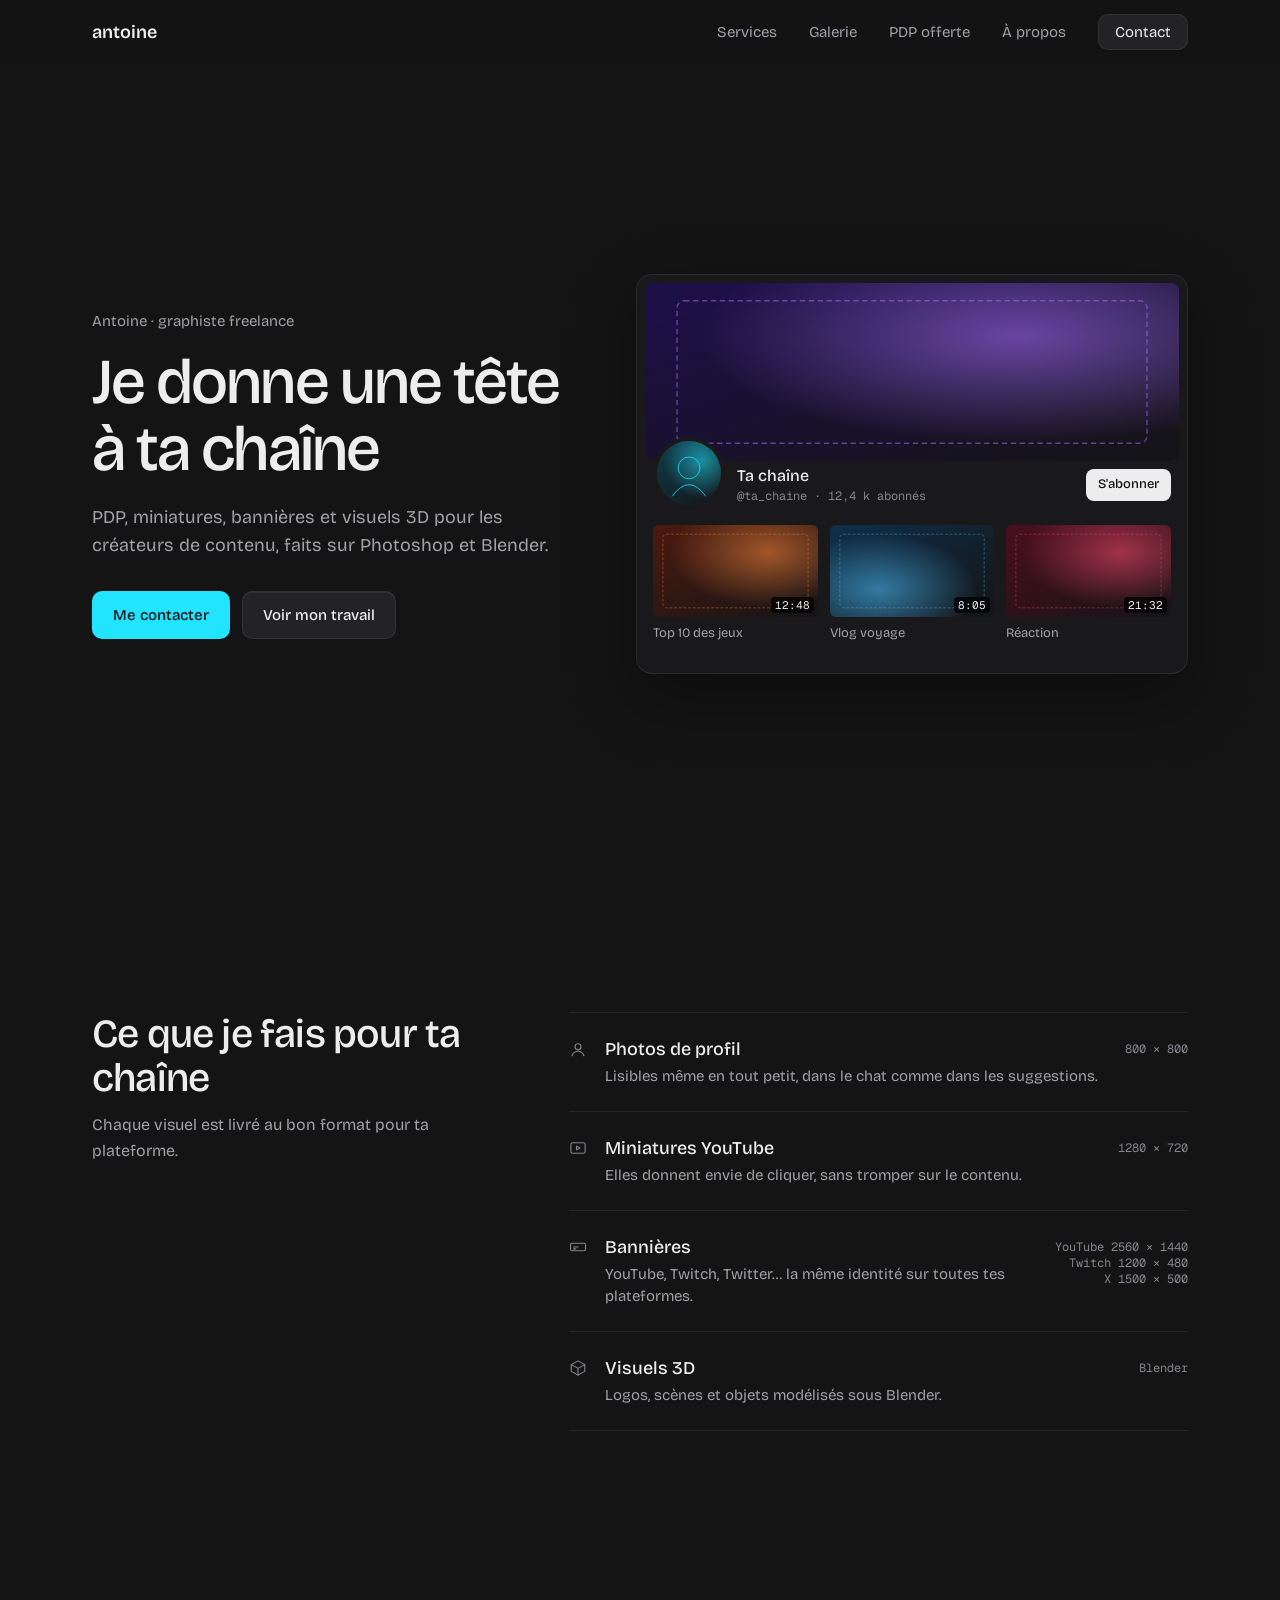
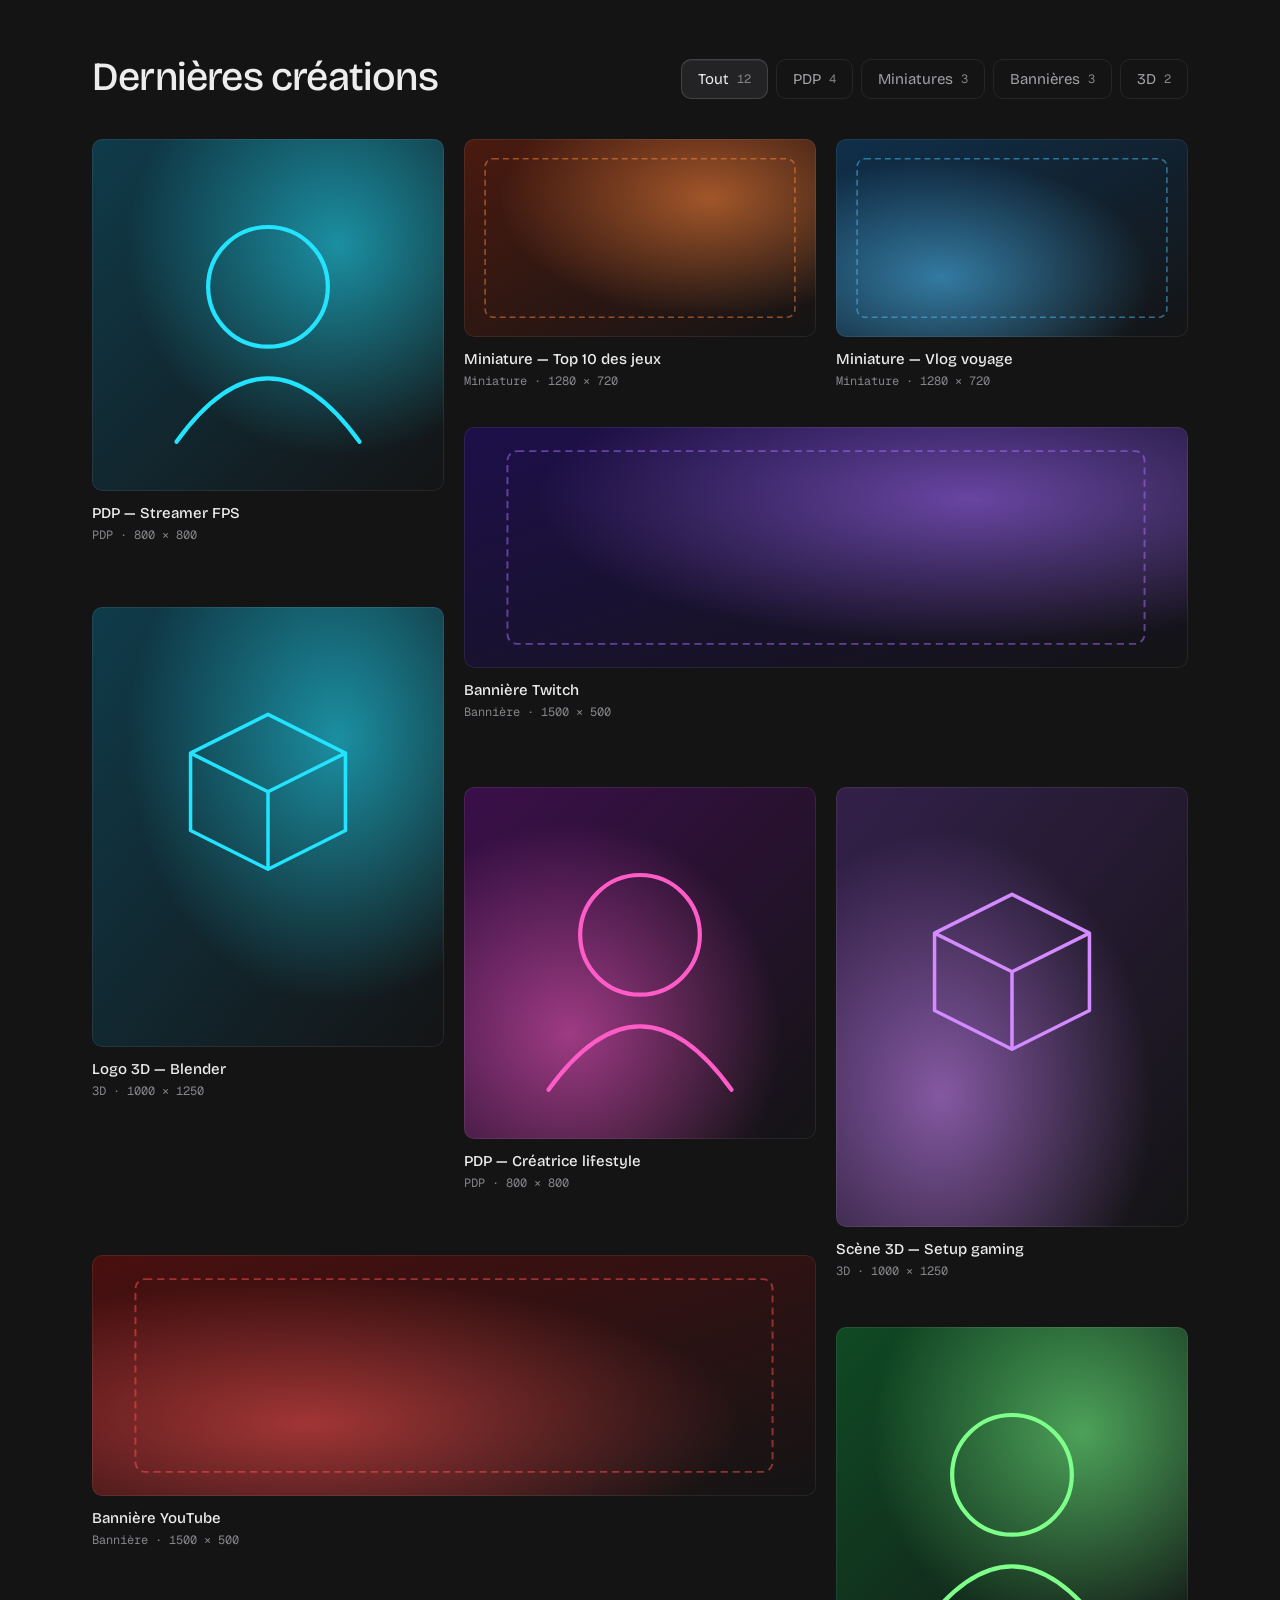
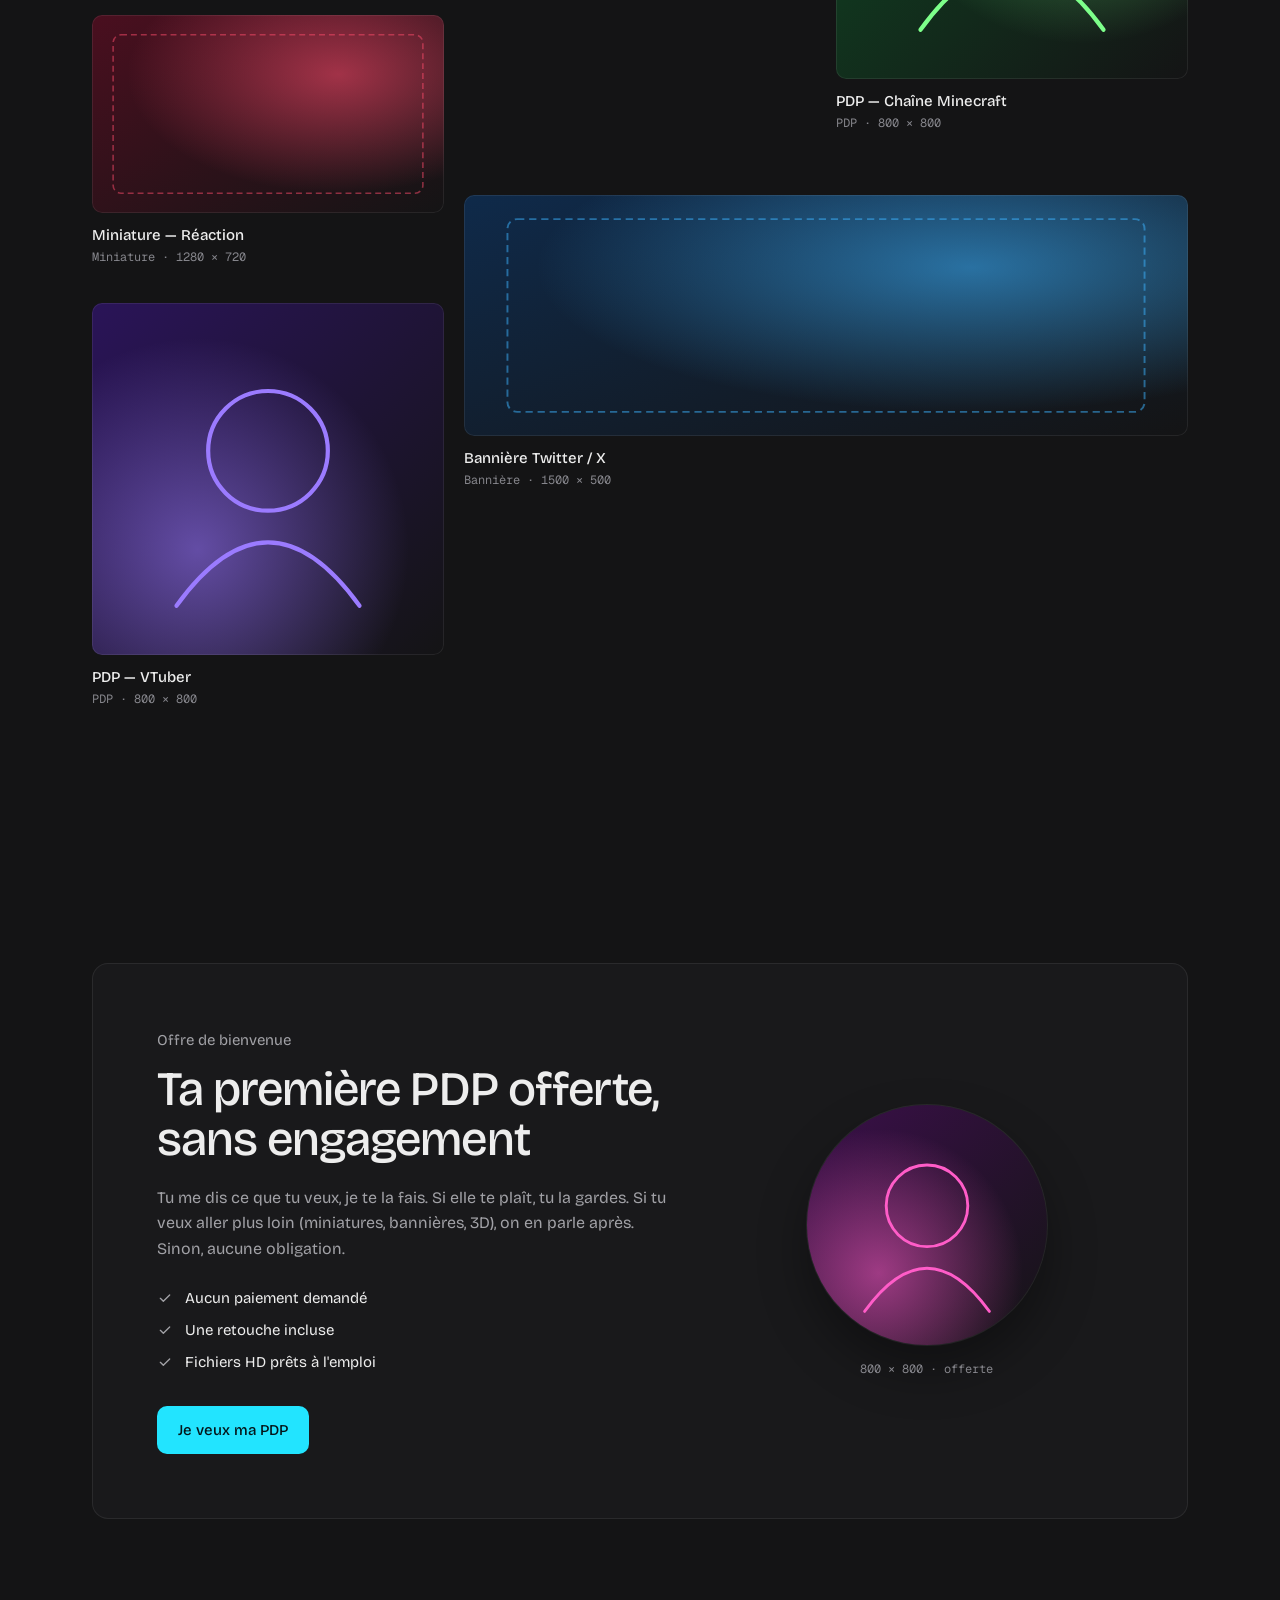
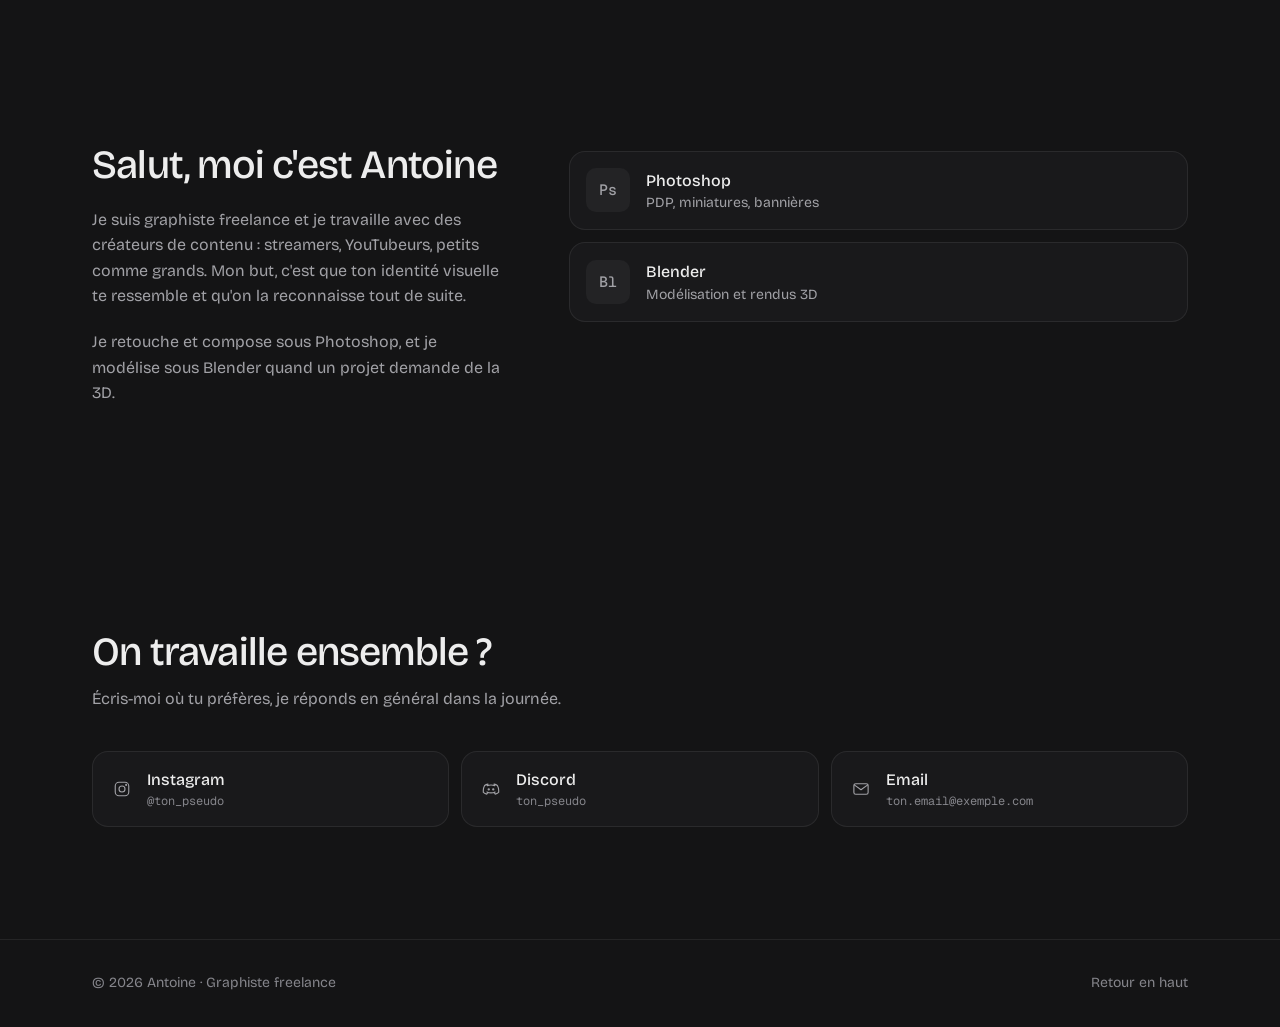
==== index.html @ c6adc599 "Premier portfolio : PDP, miniatures, bannières et 3D Site statique (HTML, CSS, JS) avec galerie alim" ====
<!doctype html>
<html lang="fr" class="no-js">
<head>
  <meta charset="utf-8">
  <meta name="viewport" content="width=device-width, initial-scale=1">
  <title>Antoine — Graphiste freelance · PDP, miniatures, bannières, 3D</title>
  <meta name="description" content="Graphiste freelance pour créateurs de contenu : photos de profil, miniatures YouTube, bannières et visuels 3D. Ta première PDP est offerte.">
  <meta name="theme-color" content="#141415">

  <!-- Aperçu quand le lien est partagé (Discord, Twitter, Insta…) -->
  <meta property="og:title" content="Antoine — Graphiste freelance">
  <meta property="og:description" content="PDP, miniatures, bannières et visuels 3D pour créateurs de contenu. Ta première PDP est offerte.">
  <meta property="og:type" content="website">

  <link rel="icon" href="images/favicon.svg" type="image/svg+xml">
  <link rel="preconnect" href="https://fonts.googleapis.com">
  <link rel="preconnect" href="https://fonts.gstatic.com" crossorigin>
  <link href="https://fonts.googleapis.com/css2?family=Bricolage+Grotesque:opsz,wght@12..96,400..600&family=Geist+Mono:wght@400;500&display=swap" rel="stylesheet">
  <link rel="stylesheet" href="css/style.css">
</head>
<body>

  <!-- ============ EN-TÊTE ============ -->
  <header class="header">
    <nav class="nav container" aria-label="Navigation principale">
      <a href="#accueil" class="logo">antoine</a>

      <button class="nav__toggle" aria-expanded="false" aria-controls="nav-menu" aria-label="Ouvrir le menu">
        <span></span><span></span>
      </button>

      <ul class="nav__menu" id="nav-menu">
        <li><a href="#services">Services</a></li>
        <li><a href="#galerie">Galerie</a></li>
        <li><a href="#offre">PDP offerte</a></li>
        <li><a href="#a-propos">À propos</a></li>
        <li><a href="#contact" class="nav__cta">Contact</a></li>
      </ul>
    </nav>
  </header>

  <main>

    <!-- ============ 1. HERO ============ -->
    <section class="hero" id="accueil">
      <div class="container hero__inner">
        <div class="hero__text">
          <p class="hero__name enter">Antoine · graphiste freelance</p>
          <h1 class="hero__title enter">Je donne une tête à ta chaîne</h1>
          <p class="hero__lead enter">
            PDP, miniatures, bannières et visuels 3D pour les créateurs de contenu,
            faits sur Photoshop et Blender.
          </p>
          <div class="hero__actions enter">
            <a href="#contact" class="btn btn--primary">Me contacter</a>
            <a href="#galerie" class="btn btn--secondary">Voir mon travail</a>
          </div>
        </div>

        <!-- Aperçu d'une page de chaîne : rempli automatiquement avec
             la 1re bannière, la 1re PDP et les 3 premières miniatures de projets.json -->
        <div class="channel enter" role="img" aria-label="Exemple de page de chaîne habillée avec mes créations">
          <div class="channel__banner slot" data-slot="bannieres" data-n="0"></div>
          <div class="channel__head">
            <div class="channel__avatar slot" data-slot="pdp" data-n="0"></div>
            <div class="channel__id">
              <p class="channel__name">Ta chaîne</p>
              <p class="channel__meta mono">@ta_chaine<span class="channel__subs"> · 12,4 k abonnés</span></p>
            </div>
            <span class="channel__sub">S'abonner</span>
          </div>
          <div class="channel__videos">
            <div class="video">
              <div class="video__thumb slot" data-slot="miniatures" data-n="0"><span class="video__time mono">12:48</span></div>
              <p class="video__title" data-title="miniatures" data-n="0"></p>
            </div>
            <div class="video">
              <div class="video__thumb slot" data-slot="miniatures" data-n="1"><span class="video__time mono">8:05</span></div>
              <p class="video__title" data-title="miniatures" data-n="1"></p>
            </div>
            <div class="video video--extra">
              <div class="video__thumb slot" data-slot="miniatures" data-n="2"><span class="video__time mono">21:32</span></div>
              <p class="video__title" data-title="miniatures" data-n="2"></p>
            </div>
          </div>
        </div>
      </div>
    </section>

    <!-- ============ 2. SERVICES ============ -->
    <section class="section" id="services">
      <div class="container split">
        <header class="section__head reveal">
          <h2 class="section__title">Ce que je fais pour ta chaîne</h2>
          <p class="section__lead">Chaque visuel est livré au bon format pour ta plateforme.</p>
        </header>

        <ul class="services reveal">
          <li class="service">
            <svg class="icon" viewBox="0 0 24 24" aria-hidden="true"><circle cx="12" cy="9" r="4"/><path d="M4 21c1.5-4 4.5-6 8-6s6.5 2 8 6"/></svg>
            <div class="service__body">
              <h3 class="service__title">Photos de profil</h3>
              <p class="service__text">Lisibles même en tout petit, dans le chat comme dans les suggestions.</p>
            </div>
            <p class="service__format mono">800 × 800</p>
          </li>
          <li class="service">
            <svg class="icon" viewBox="0 0 24 24" aria-hidden="true"><rect x="2.5" y="5" width="19" height="14" rx="2.5"/><path d="M10 9.5v5l4.5-2.5z"/></svg>
            <div class="service__body">
              <h3 class="service__title">Miniatures YouTube</h3>
              <p class="service__text">Elles donnent envie de cliquer, sans tromper sur le contenu.</p>
            </div>
            <p class="service__format mono">1280 × 720</p>
          </li>
          <li class="service">
            <svg class="icon" viewBox="0 0 24 24" aria-hidden="true"><rect x="2" y="7" width="20" height="10" rx="2"/><path d="M6 12h6M6 14.5h3"/></svg>
            <div class="service__body">
              <h3 class="service__title">Bannières</h3>
              <p class="service__text">YouTube, Twitch, Twitter… la même identité sur toutes tes plateformes.</p>
            </div>
            <p class="service__format mono">YouTube 2560 × 1440<br>Twitch 1200 × 480<br>X 1500 × 500</p>
          </li>
          <li class="service">
            <svg class="icon" viewBox="0 0 24 24" aria-hidden="true"><path d="M12 2.5 21 7.5v9L12 21.5 3 16.5v-9z"/><path d="M3 7.5l9 5 9-5M12 12.5v9"/></svg>
            <div class="service__body">
              <h3 class="service__title">Visuels 3D</h3>
              <p class="service__text">Logos, scènes et objets modélisés sous Blender.</p>
            </div>
            <p class="service__format mono">Blender</p>
          </li>
        </ul>
      </div>
    </section>

    <!-- ============ 3. GALERIE ============ -->
    <section class="section" id="galerie">
      <div class="container">
        <header class="section__head section__head--row reveal">
          <h2 class="section__title">Dernières créations</h2>

          <div class="filters" role="group" aria-label="Filtrer la galerie">
            <button class="filter is-active" data-filter="tout" aria-pressed="true">Tout <span class="filter__count mono"></span></button>
            <button class="filter" data-filter="pdp" aria-pressed="false">PDP <span class="filter__count mono"></span></button>
            <button class="filter" data-filter="miniatures" aria-pressed="false">Miniatures <span class="filter__count mono"></span></button>
            <button class="filter" data-filter="bannieres" aria-pressed="false">Bannières <span class="filter__count mono"></span></button>
            <button class="filter" data-filter="3d" aria-pressed="false">3D <span class="filter__count mono"></span></button>
          </div>
        </header>

        <!-- Les images sont ajoutées automatiquement depuis projets.json -->
        <div class="gallery" id="gallery" aria-live="polite"></div>
        <p class="gallery__empty" id="gallery-empty" hidden></p>
      </div>
    </section>

    <!-- ============ 4. OFFRE ============ -->
    <section class="section" id="offre">
      <div class="container">
        <div class="offer reveal">
          <div class="offer__text">
            <p class="offer__label">Offre de bienvenue</p>
            <h2 class="offer__title">Ta première PDP offerte, sans engagement</h2>
            <p class="offer__lead">
              Tu me dis ce que tu veux, je te la fais. Si elle te plaît, tu la gardes.
              Si tu veux aller plus loin (miniatures, bannières, 3D), on en parle après.
              Sinon, aucune obligation.
            </p>
            <ul class="offer__list">
              <li>Aucun paiement demandé</li>
              <li>Une retouche incluse</li>
              <li>Fichiers HD prêts à l'emploi</li>
            </ul>
            <a href="#contact" class="btn btn--primary">Je veux ma PDP</a>
          </div>

          <figure class="offer__pdp" aria-hidden="true">
            <div class="offer__avatar slot" data-slot="pdp" data-n="1"></div>
            <figcaption class="mono">800 × 800 · offerte</figcaption>
          </figure>
        </div>
      </div>
    </section>

    <!-- ============ 5. À PROPOS ============ -->
    <section class="section" id="a-propos">
      <div class="container split">
        <div class="about__text reveal">
          <h2 class="section__title">Salut, moi c'est Antoine</h2>
          <p>
            Je suis graphiste freelance et je travaille avec des créateurs de contenu :
            streamers, YouTubeurs, petits comme grands. Mon but, c'est que ton identité
            visuelle te ressemble et qu'on la reconnaisse tout de suite.
          </p>
          <p>
            Je retouche et compose sous Photoshop, et je modélise sous Blender
            quand un projet demande de la 3D.
          </p>
        </div>

        <ul class="tools reveal" aria-label="Mes outils">
          <li class="tool">
            <span class="tool__tag mono" aria-hidden="true">Ps</span>
            <span class="tool__body">
              <span class="tool__name">Photoshop</span>
              <span class="tool__use">PDP, miniatures, bannières</span>
            </span>
          </li>
          <li class="tool">
            <span class="tool__tag mono" aria-hidden="true">Bl</span>
            <span class="tool__body">
              <span class="tool__name">Blender</span>
              <span class="tool__use">Modélisation et rendus 3D</span>
            </span>
          </li>
        </ul>
      </div>
    </section>

    <!-- ============ 6. CONTACT ============ -->
    <section class="section" id="contact">
      <div class="container">
        <header class="section__head reveal">
          <h2 class="section__title">On travaille ensemble&nbsp;?</h2>
          <p class="section__lead">Écris-moi où tu préfères, je réponds en général dans la journée.</p>
        </header>

        <!-- ⚠️ Remplace les liens ci-dessous par les tiens -->
        <div class="contact reveal">
          <a class="contact__card" href="https://instagram.com/TON_PSEUDO" target="_blank" rel="noopener">
            <svg class="icon" viewBox="0 0 24 24" aria-hidden="true"><rect x="3" y="3" width="18" height="18" rx="5"/><circle cx="12" cy="12" r="4"/><circle cx="17.5" cy="6.5" r=".6"/></svg>
            <span>
              <span class="contact__name">Instagram</span>
              <span class="contact__handle mono">@ton_pseudo</span>
            </span>
          </a>

          <a class="contact__card" href="https://discord.com/users/TON_ID_DISCORD" target="_blank" rel="noopener">
            <svg class="icon" viewBox="0 0 24 24" aria-hidden="true"><path d="M8 5.5c-1.8.3-3.3.9-4.5 1.8C2 10 1.5 13 1.8 16.5c1.5 1.2 3 1.9 4.7 2.3l1-1.8M16 5.5c1.8.3 3.3.9 4.5 1.8 1.5 2.7 2 5.7 1.7 9.2-1.5 1.2-3 1.9-4.7 2.3l-1-1.8M6.5 16c3.5 1.5 7.5 1.5 11 0M7 7.5c3.3-1 6.7-1 10 0"/><circle cx="9" cy="12.5" r=".8"/><circle cx="15" cy="12.5" r=".8"/></svg>
            <span>
              <span class="contact__name">Discord</span>
              <span class="contact__handle mono">ton_pseudo</span>
            </span>
          </a>

          <a class="contact__card" href="mailto:ton.email@exemple.com">
            <svg class="icon" viewBox="0 0 24 24" aria-hidden="true"><rect x="2.5" y="5" width="19" height="14" rx="2.5"/><path d="m3 6.5 9 6.5 9-6.5"/></svg>
            <span>
              <span class="contact__name">Email</span>
              <span class="contact__handle mono">ton.email@exemple.com</span>
            </span>
          </a>
        </div>
      </div>
    </section>
  </main>

  <footer class="footer">
    <div class="container footer__inner">
      <p>© <span id="year"></span> Antoine · Graphiste freelance</p>
      <a href="#accueil">Retour en haut</a>
    </div>
  </footer>

  <!-- ============ LIGHTBOX ============ -->
  <div class="lightbox" id="lightbox" role="dialog" aria-modal="true" aria-label="Aperçu de l'image" hidden>
    <button class="lightbox__btn lightbox__close" aria-label="Fermer">
      <svg class="icon" viewBox="0 0 24 24" aria-hidden="true"><path d="M6 6l12 12M18 6 6 18"/></svg>
    </button>
    <button class="lightbox__btn lightbox__prev" aria-label="Image précédente">
      <svg class="icon" viewBox="0 0 24 24" aria-hidden="true"><path d="M15 5l-7 7 7 7"/></svg>
    </button>
    <figure class="lightbox__figure">
      <img class="lightbox__img" src="" alt="">
      <figcaption class="lightbox__caption"></figcaption>
    </figure>
    <button class="lightbox__btn lightbox__next" aria-label="Image suivante">
      <svg class="icon" viewBox="0 0 24 24" aria-hidden="true"><path d="M9 5l7 7-7 7"/></svg>
    </button>
  </div>

  <script src="js/main.js" defer></script>
</body>
</html>
---- css/style.css ----
/* =========================================================
   PORTFOLIO — Antoine, graphiste freelance
   Gris graphite comme l'interface de Photoshop et Blender :
   ce sont tes images qui apportent la couleur.
   Pour changer la couleur d'accent, modifie --accent ci-dessous
   (ex. violet : #b48cff, avec --accent-ink: #1a0d33).
   ========================================================= */

:root {
  /* Accent : bouton principal et focus clavier, rien d'autre */
  --accent: #22e4ff;
  --accent-ink: #04161b;

  /* Rampe graphite */
  --bg-deep: #0f0f10;
  --bg: #141415;
  --card: #19191b;
  --raised: #232325;
  --line: rgb(237 237 237 / .08);
  --line-strong: rgb(237 237 237 / .16);
  --text: #ededed;
  --text-2: #a1a1a6;
  --text-3: #85858b;

  --r-sm: 6px;
  --r: 10px;
  --r-card: 16px;

  --gutter: 20px;
  --header-h: 64px;

  --font: "Bricolage Grotesque", system-ui, -apple-system, "Segoe UI", Roboto, sans-serif;
  --mono: "Geist Mono", ui-monospace, "Cascadia Mono", Consolas, monospace;

  --ease: cubic-bezier(.22, 1, .36, 1);
  --fast: 160ms;
  --enter: 450ms;
}

/* ---------- Base ---------- */
*, *::before, *::after { box-sizing: border-box; }

html {
  scroll-behavior: smooth;
  scroll-padding-top: var(--header-h);
  -webkit-text-size-adjust: 100%;
}

body {
  margin: 0;
  background: var(--bg);
  color: var(--text);
  font-family: var(--font);
  font-size: 16px;
  line-height: 1.6;
  font-optical-sizing: auto;
  -webkit-font-smoothing: antialiased;
  overflow-x: hidden;
}
body.no-scroll { overflow: hidden; }

img, svg { display: block; max-width: 100%; }
a { color: inherit; text-decoration: none; }
button { font: inherit; color: inherit; cursor: pointer; }
h1, h2, h3, p { margin: 0; }
h1, h2, h3 { font-weight: 500; line-height: 1.1; }

.mono {
  font-family: var(--mono);
  font-size: 12px;
  line-height: 16px;
  font-variant-numeric: tabular-nums;
  color: var(--text-3);
}

.icon {
  width: 18px; height: 18px; flex: none;
  fill: none; stroke: currentColor; stroke-width: 1.5;
  stroke-linecap: round; stroke-linejoin: round;
}

::selection { background: rgb(34 228 255 / .3); }

:focus-visible {
  outline: 2px solid var(--accent);
  outline-offset: 2px;
  border-radius: var(--r-sm);
}

.container {
  width: 100%;
  max-width: 1160px;
  margin-inline: auto;
  padding-inline: var(--gutter);
}
@media (min-width: 768px) { :root { --gutter: 32px; } }

/* ---------- Boutons ---------- */
.btn {
  display: inline-flex;
  align-items: center;
  justify-content: center;
  height: 48px;
  padding: 0 20px;
  border-radius: var(--r);
  border: 1px solid transparent;
  font-size: 15px;
  font-weight: 500;
  transition: background-color var(--fast) var(--ease), border-color var(--fast) var(--ease), transform var(--fast) var(--ease);
}
.btn:active { transform: scale(.98); }

.btn--primary { background: var(--accent); color: var(--accent-ink); }
.btn--primary:hover { background: #6eedff; }

.btn--secondary {
  background: var(--raised);
  border-color: var(--line);
  box-shadow: inset 0 1px 0 rgb(255 255 255 / .06);
}
.btn--secondary:hover { background: #2b2b2e; border-color: var(--line-strong); }

/* ---------- En-tête ---------- */
.header {
  position: fixed;
  inset: 0 0 auto 0;
  z-index: 50;
  height: var(--header-h);
  background: rgb(20 20 21 / .88);
  backdrop-filter: blur(12px);
  -webkit-backdrop-filter: blur(12px);
  border-bottom: 1px solid transparent;
  transition: border-color var(--fast) var(--ease);
}
.header.is-scrolled { border-bottom-color: var(--line); }

.nav { height: 100%; display: flex; align-items: center; justify-content: space-between; }

.logo { font-size: 18px; font-weight: 600; line-height: 1; }

.nav__toggle {
  width: 44px; height: 44px; margin-right: -12px;
  display: grid; place-content: center; gap: 6px;
  background: none; border: 0;
}
.nav__toggle span {
  display: block; width: 20px; height: 1.5px;
  background: var(--text); border-radius: 2px;
  transition: transform var(--fast) var(--ease);
}
.nav__toggle[aria-expanded="true"] span:first-child { transform: translateY(3.75px) rotate(45deg); }
.nav__toggle[aria-expanded="true"] span:last-child  { transform: translateY(-3.75px) rotate(-45deg); }

.nav__menu {
  position: fixed;
  top: var(--header-h); left: 0; right: 0;
  margin: 0; padding: 8px var(--gutter) 24px;
  list-style: none;
  background: var(--bg);
  border-bottom: 1px solid var(--line);
  display: flex; flex-direction: column; gap: 4px;
  opacity: 0; visibility: hidden; transform: translateY(-8px);
  transition: opacity 200ms var(--ease), transform 200ms var(--ease), visibility 200ms;
}
.nav__menu.is-open { opacity: 1; visibility: visible; transform: none; }
.nav__menu a {
  display: flex; align-items: center;
  height: 44px;
  font-size: 18px;
  color: var(--text-2);
  transition: color var(--fast) var(--ease);
}
.nav__menu a:hover { color: var(--text); }

@media (min-width: 768px) {
  .nav__toggle { display: none; }
  .nav__menu {
    position: static; padding: 0;
    flex-direction: row; align-items: center; gap: 32px;
    background: none; border: 0;
    opacity: 1; visibility: visible; transform: none;
  }
  .nav__menu a { height: auto; font-size: 15px; }
  .nav__menu .nav__cta {
    height: 36px; padding: 0 16px;
    color: var(--text);
    background: var(--raised);
    border: 1px solid var(--line);
    border-radius: var(--r);
    transition: background-color var(--fast) var(--ease), border-color var(--fast) var(--ease);
  }
  .nav__menu .nav__cta:hover { background: #2b2b2e; border-color: var(--line-strong); }
}

/* ---------- Hero ---------- */
.hero {
  padding: calc(var(--header-h) + 48px) 0 80px;
}
.hero__inner {
  display: grid;
  grid-template-columns: minmax(0, 1fr);
  gap: 48px;
}
.hero__name { font-size: 15px; color: var(--text-2); }
.hero__title {
  margin-top: 16px;
  font-size: clamp(40px, 11vw, 44px);
  line-height: 1.04;
  letter-spacing: -0.02em;
}
.hero__lead {
  max-width: 36rem;
  margin-top: 20px;
  font-size: 18px;
  line-height: 28px;
  color: var(--text-2);
}
.hero__actions { display: flex; flex-wrap: wrap; gap: 12px; margin-top: 32px; }

@media (min-width: 960px) {
  .hero {
    min-height: 100svh;
    display: flex; align-items: center;
    padding: calc(var(--header-h) + 48px) 0 64px;
  }
  .hero__inner {
    grid-template-columns: minmax(0, 1fr) minmax(0, 1.15fr);
    align-items: center;
    gap: 64px;
  }
  .hero__title { font-size: 64px; letter-spacing: -0.03em; }
}

/* Aperçu de la page de chaîne */
.channel {
  background: var(--card);
  border: 1px solid var(--line);
  border-radius: var(--r-card);
  padding: 8px 8px 16px;
  box-shadow: 0 24px 64px rgb(0 0 0 / .35);
}
.slot { background: var(--raised); overflow: hidden; }
.slot img { width: 100%; height: 100%; object-fit: cover; }

.channel__banner {
  aspect-ratio: 3 / 1;
  border-radius: 8px;                       /* 16 - 8 de padding */
}
.channel__head {
  display: flex; align-items: center; gap: 12px;
  padding: 0 8px;
  margin-top: -24px;
}
.channel__avatar {
  width: 72px; height: 72px; flex: none;
  border-radius: 50%;
  border: 4px solid var(--card);
}
.channel__id { padding-top: 24px; min-width: 0; }
.channel__name { font-size: 16px; font-weight: 500; line-height: 20px; }
.channel__meta { margin-top: 2px; white-space: nowrap; overflow: hidden; text-overflow: ellipsis; }
@media (max-width: 479px) { .channel__subs { display: none; } }
.channel__sub {
  margin: 24px 0 0 auto;
  flex: none;
  height: 32px; padding: 0 12px;
  display: inline-flex; align-items: center;
  border-radius: 8px;
  background: var(--text); color: var(--bg);
  font-size: 13px; font-weight: 500;
}

.channel__videos {
  display: grid;
  grid-template-columns: repeat(2, 1fr);
  gap: 12px;
  margin-top: 16px;
  padding: 0 8px;
}
.video--extra { display: none; }
@media (min-width: 560px) {
  .channel__videos { grid-template-columns: repeat(3, 1fr); }
  .video--extra { display: block; }
}
.video__thumb {
  position: relative;
  aspect-ratio: 16 / 9;
  border-radius: 6px;
}
.video__time {
  position: absolute; right: 4px; bottom: 4px;
  padding: 0 4px;
  border-radius: 4px;
  background: rgb(0 0 0 / .75);
  color: var(--text);
  font-size: 11px;
}
.video__title {
  margin-top: 8px;
  font-size: 13px; line-height: 16px;
  color: var(--text-2);
  display: -webkit-box; -webkit-line-clamp: 2; -webkit-box-orient: vertical; overflow: hidden;
  min-height: 32px;
}

/* ---------- Sections ---------- */
.section { padding: 80px 0; }
@media (min-width: 768px) { .section { padding: 112px 0; } }

.section__head { margin-bottom: 40px; }
.section__title {
  font-size: clamp(28px, 7vw, 40px);
  line-height: 1.1;
  letter-spacing: -0.02em;
}
.section__lead { margin-top: 12px; max-width: 32rem; color: var(--text-2); }

/* Titre à gauche, contenu à droite sur grand écran */
.split { display: grid; grid-template-columns: minmax(0, 1fr); gap: 40px; }
.split .section__head { margin-bottom: 0; }
@media (min-width: 900px) {
  .split { grid-template-columns: minmax(0, 1fr) minmax(0, 1.5fr); gap: 64px; align-items: start; }
}

/* ---------- Services ---------- */
.services { margin: 0; padding: 0; list-style: none; border-top: 1px solid var(--line); }
.service {
  display: grid;
  grid-template-columns: 20px minmax(0, 1fr);
  column-gap: 16px;
  row-gap: 8px;
  padding: 24px 0;
  border-bottom: 1px solid var(--line);
}
.service .icon { margin-top: 3px; color: var(--text-3); }
.service__title { font-size: 18px; line-height: 24px; }
.service__text { margin-top: 4px; color: var(--text-2); font-size: 15px; line-height: 22px; }
.service__format { grid-column: 2; }
@media (min-width: 600px) {
  .service { grid-template-columns: 20px minmax(0, 1fr) auto; }
  .service__format { grid-column: 3; text-align: right; padding-top: 4px; }
}

/* ---------- Filtres ---------- */
.section__head--row { display: grid; gap: 24px; }
@media (min-width: 900px) {
  .section__head--row { grid-template-columns: 1fr auto; align-items: end; }
}

.filters {
  display: flex;
  gap: 8px;
  overflow-x: auto;
  scrollbar-width: none;
  margin-inline: calc(var(--gutter) * -1);
  padding-inline: var(--gutter);
}
.filters::-webkit-scrollbar { display: none; }
@media (min-width: 900px) { .filters { margin: 0; padding: 0; } }

.filter {
  flex: 0 0 auto;
  display: inline-flex; align-items: center; gap: 8px;
  height: 40px;
  padding: 0 16px;
  border-radius: var(--r);
  border: 1px solid var(--line);
  background: transparent;
  color: var(--text-2);
  font-size: 15px;
  transition: color var(--fast) var(--ease), background-color var(--fast) var(--ease), border-color var(--fast) var(--ease);
}
.filter:hover { color: var(--text); border-color: var(--line-strong); }
.filter.is-active {
  background: var(--raised);
  border-color: var(--line-strong);
  color: var(--text);
  box-shadow: inset 0 1px 0 rgb(255 255 255 / .06);
}
.filter__count:empty { display: none; }

/* ---------- Galerie (mosaïque) ----------
   Grille à lignes fines : le JS calcule combien de lignes chaque création occupe.
   Les formats larges (bannières, miniatures sur mobile) prennent toute la largeur. */
.gallery {
  display: grid;
  grid-template-columns: repeat(2, 1fr);
  grid-auto-rows: 4px;
  grid-auto-flow: dense;
  column-gap: 12px;
  row-gap: 24px;
}
@media (min-width: 768px) {
  .gallery { grid-template-columns: repeat(3, 1fr); column-gap: 20px; row-gap: 32px; }
}

.gallery__item {
  display: block;
  align-self: start;
  width: 100%;
  margin: 0; padding: 0;
  border: 0;
  background: none;
  text-align: left;
  animation: rise var(--enter) var(--ease) both;
}
.gallery__item--bannieres,
.gallery__item--miniatures { grid-column: span 2; }
@media (min-width: 768px) {
  .gallery__item--miniatures { grid-column: span 1; }
}

.gallery__frame {
  display: block;
  position: relative;
  border-radius: var(--r);
  overflow: hidden;
  background: var(--card);
}
.gallery__frame::after {
  content: "";
  position: absolute; inset: 0;
  border-radius: inherit;
  box-shadow: inset 0 0 0 1px var(--line);
  transition: box-shadow var(--fast) var(--ease);
  pointer-events: none;
}
.gallery__item img {
  width: 100%;
  height: auto;
  transition: transform 400ms var(--ease);
}

.gallery__caption { display: block; margin-top: 12px; }
.gallery__title { display: block; font-size: 15px; line-height: 20px; font-weight: 500; }
.gallery__meta { display: block; margin-top: 4px; }

@media (hover: hover) {
  .gallery__item:hover img { transform: scale(1.03); }
  .gallery__item:hover .gallery__frame::after { box-shadow: inset 0 0 0 1px rgb(237 237 237 / .28); }
}

.gallery__empty { padding: 40px 0; text-align: center; color: var(--text-2); }

/* ---------- Offre ---------- */
.offer {
  display: grid;
  gap: 40px;
  padding: 32px 24px;
  background: var(--card);
  border: 1px solid var(--line);
  border-radius: var(--r-card);
}
@media (min-width: 860px) {
  .offer {
    grid-template-columns: minmax(0, 1.3fr) minmax(0, 1fr);
    align-items: center;
    gap: 64px;
    padding: 64px;
  }
}
.offer__label { font-size: 15px; color: var(--text-2); }
.offer__title {
  margin-top: 12px;
  font-size: clamp(32px, 8vw, 48px);
  line-height: 1.05;
  letter-spacing: -0.02em;
}
.offer__lead { margin-top: 20px; max-width: 34rem; color: var(--text-2); }
.offer__list {
  display: grid; gap: 8px;
  margin: 24px 0 32px; padding: 0;
  list-style: none;
}
.offer__list li { display: flex; align-items: center; gap: 12px; font-size: 15px; }
.offer__list li::before {
  content: "";
  width: 16px; height: 16px; flex: none;
  background: var(--text-2);
  -webkit-mask: url("data:image/svg+xml,%3Csvg xmlns='http://www.w3.org/2000/svg' viewBox='0 0 24 24' fill='none' stroke='black' stroke-width='2' stroke-linecap='round' stroke-linejoin='round'%3E%3Cpath d='M5 12.5l4.5 4.5L19 7.5'/%3E%3C/svg%3E") center / contain no-repeat;
          mask: url("data:image/svg+xml,%3Csvg xmlns='http://www.w3.org/2000/svg' viewBox='0 0 24 24' fill='none' stroke='black' stroke-width='2' stroke-linecap='round' stroke-linejoin='round'%3E%3Cpath d='M5 12.5l4.5 4.5L19 7.5'/%3E%3C/svg%3E") center / contain no-repeat;
}

.offer__pdp {
  margin: 0;
  display: flex; flex-direction: column; align-items: center; gap: 16px;
}
.offer__avatar {
  width: min(240px, 64vw);
  aspect-ratio: 1;
  border-radius: 50%;
  box-shadow: 0 0 0 1px var(--line), 0 24px 48px rgb(0 0 0 / .35);
}

/* ---------- À propos ---------- */
.about__text p { margin-top: 20px; max-width: 36rem; color: var(--text-2); }

.tools { display: grid; gap: 12px; margin: 0; padding: 0; list-style: none; }
@media (min-width: 900px) { .tools { padding-top: 8px; } }
.tool {
  display: flex; align-items: center; gap: 16px;
  padding: 16px;
  background: var(--card);
  border: 1px solid var(--line);
  border-radius: var(--r-card);
}
.tool__tag {
  width: 44px; height: 44px; flex: none;
  display: grid; place-content: center;
  border-radius: var(--r);                   /* 16 - ~6 */
  background: var(--raised);
  color: var(--text-2);
  font-size: 15px; font-weight: 500;
}
.tool__name { display: block; font-weight: 500; }
.tool__use { display: block; font-size: 14px; line-height: 20px; color: var(--text-2); }

/* ---------- Contact ---------- */
.contact { display: grid; gap: 12px; }
@media (min-width: 720px) { .contact { grid-template-columns: repeat(3, 1fr); } }

.contact__card {
  display: flex; align-items: center; gap: 16px;
  min-height: 76px;
  padding: 16px 20px;
  background: var(--card);
  border: 1px solid var(--line);
  border-radius: var(--r-card);
  transition: background-color var(--fast) var(--ease), border-color var(--fast) var(--ease);
}
.contact__card:hover { background: var(--raised); border-color: var(--line-strong); }
.contact__card .icon { color: var(--text-2); }
.contact__name { display: block; font-weight: 500; line-height: 22px; }
.contact__handle { display: block; margin-top: 2px; overflow-wrap: anywhere; }

/* ---------- Footer ---------- */
.footer {
  padding: 32px 0;
  border-top: 1px solid var(--line);
  font-size: 14px;
  color: var(--text-3);
}
.footer__inner {
  display: flex; flex-wrap: wrap; gap: 12px;
  justify-content: space-between; align-items: center;
}
.footer a { transition: color var(--fast) var(--ease); }
.footer a:hover { color: var(--text); }

/* ---------- Lightbox ---------- */
.lightbox {
  position: fixed; inset: 0; z-index: 100;
  display: flex; align-items: center; justify-content: center;
  padding: 64px 12px 80px;
  background: rgb(15 15 16 / .96);
  opacity: 0;
  transition: opacity 200ms var(--ease);
  touch-action: pan-y;
}
.lightbox[hidden] { display: none; }
.lightbox.is-open { opacity: 1; }

.lightbox__figure {
  margin: 0;
  max-width: min(1120px, 100%);
  display: flex; flex-direction: column; align-items: center; gap: 16px;
}
.lightbox__img {
  max-width: 100%;
  max-height: calc(100svh - 184px);
  width: auto; height: auto;
  border-radius: var(--r);
  transition: opacity 200ms var(--ease);
}
.lightbox__caption { text-align: center; font-size: 15px; font-weight: 500; }
.lightbox__caption .mono { display: block; margin-top: 4px; font-weight: 400; }

.lightbox__btn {
  position: absolute;
  width: 44px; height: 44px;
  display: grid; place-content: center;
  background: var(--raised);
  border: 1px solid var(--line);
  border-radius: 50%;
  color: var(--text-2);
  transition: background-color var(--fast) var(--ease), color var(--fast) var(--ease);
}
.lightbox__btn:hover { background: #2b2b2e; color: var(--text); }
.lightbox__close { top: 12px; right: 12px; }
.lightbox__prev, .lightbox__next { bottom: 20px; }
.lightbox__prev { left: calc(50% - 56px); }
.lightbox__next { right: calc(50% - 56px); }

@media (min-width: 768px) {
  .lightbox { padding: 48px 96px; }
  .lightbox__img { max-height: calc(100vh - 144px); }
  .lightbox__close { top: 20px; right: 20px; }
  .lightbox__prev, .lightbox__next { bottom: auto; top: calc(50% - 22px); }
  .lightbox__prev { left: 24px; }
  .lightbox__next { right: 24px; }
}

/* ---------- Mouvement ----------
   Hero : une seule entrée au chargement, en léger décalé.
   Sections : un fondu court quand elles arrivent à l'écran. */
.enter { animation: rise var(--enter) var(--ease) both; }
.hero__text .enter:nth-child(2) { animation-delay: 50ms; }
.hero__text .enter:nth-child(3) { animation-delay: 100ms; }
.hero__text .enter:nth-child(4) { animation-delay: 150ms; }
.channel.enter { animation-delay: 200ms; }

@keyframes rise {
  from { opacity: 0; transform: translateY(12px); }
}

.reveal {
  opacity: 0;
  transform: translateY(12px);
  transition: opacity var(--enter) var(--ease), transform var(--enter) var(--ease);
}
.reveal.is-visible { opacity: 1; transform: none; }
.no-js .reveal { opacity: 1; transform: none; }

@media (prefers-reduced-motion: reduce) {
  html { scroll-behavior: auto; }
  *, *::before, *::after {
    animation-duration: .01ms !important;
    animation-delay: 0ms !important;
    transition-duration: .01ms !important;
  }
  .reveal { opacity: 1; transform: none; }
}
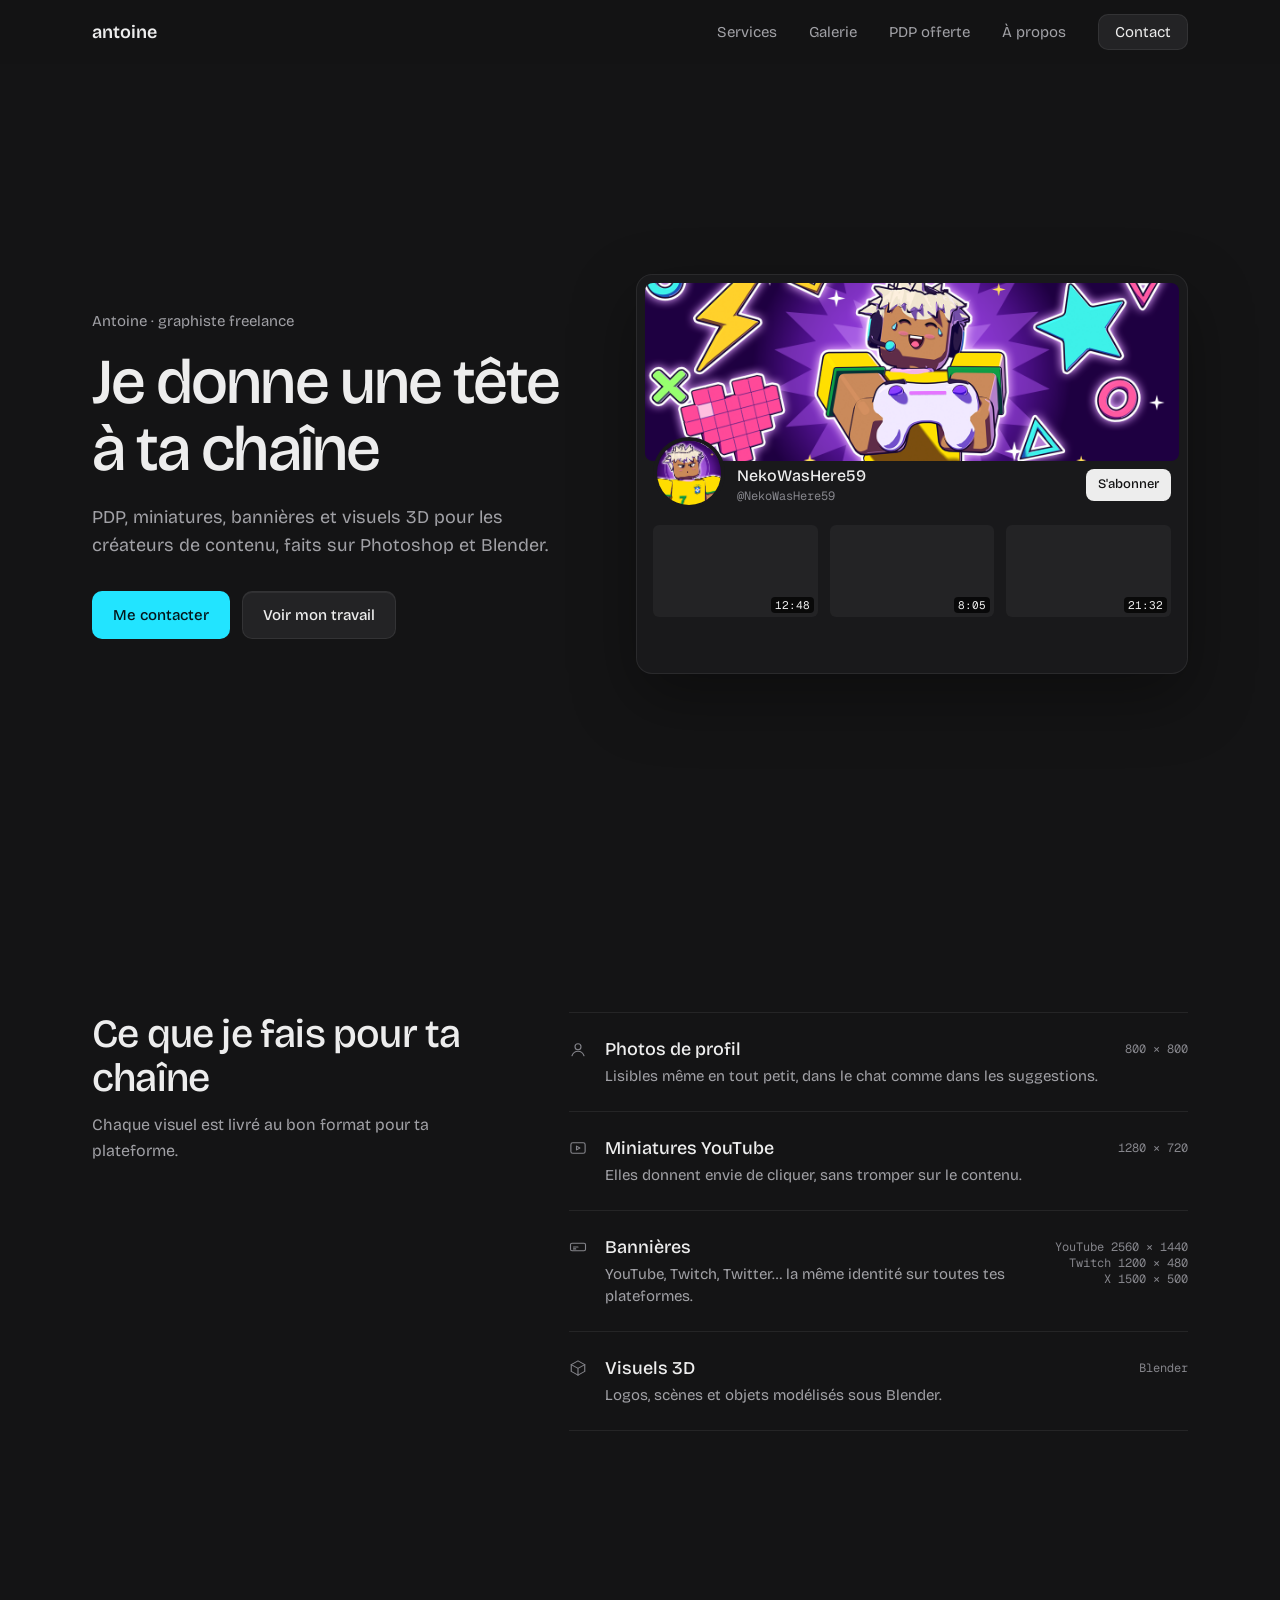
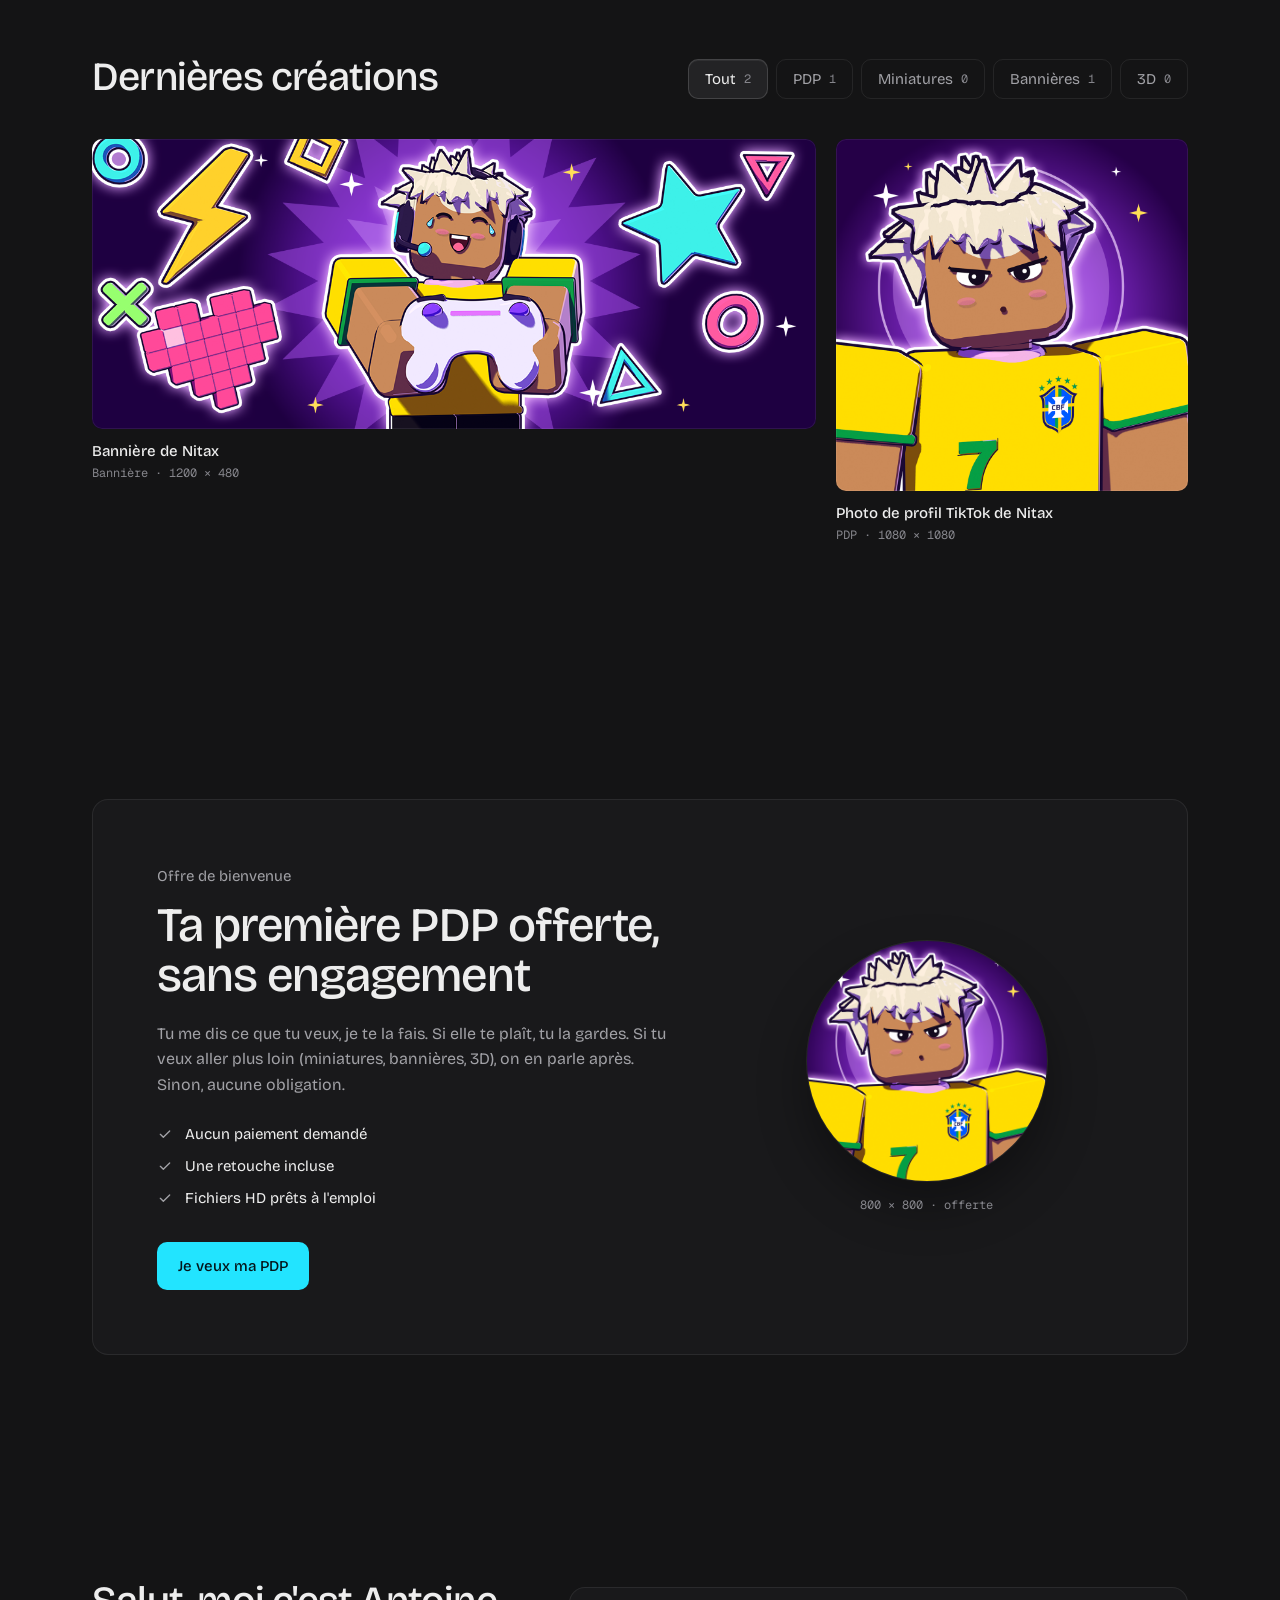
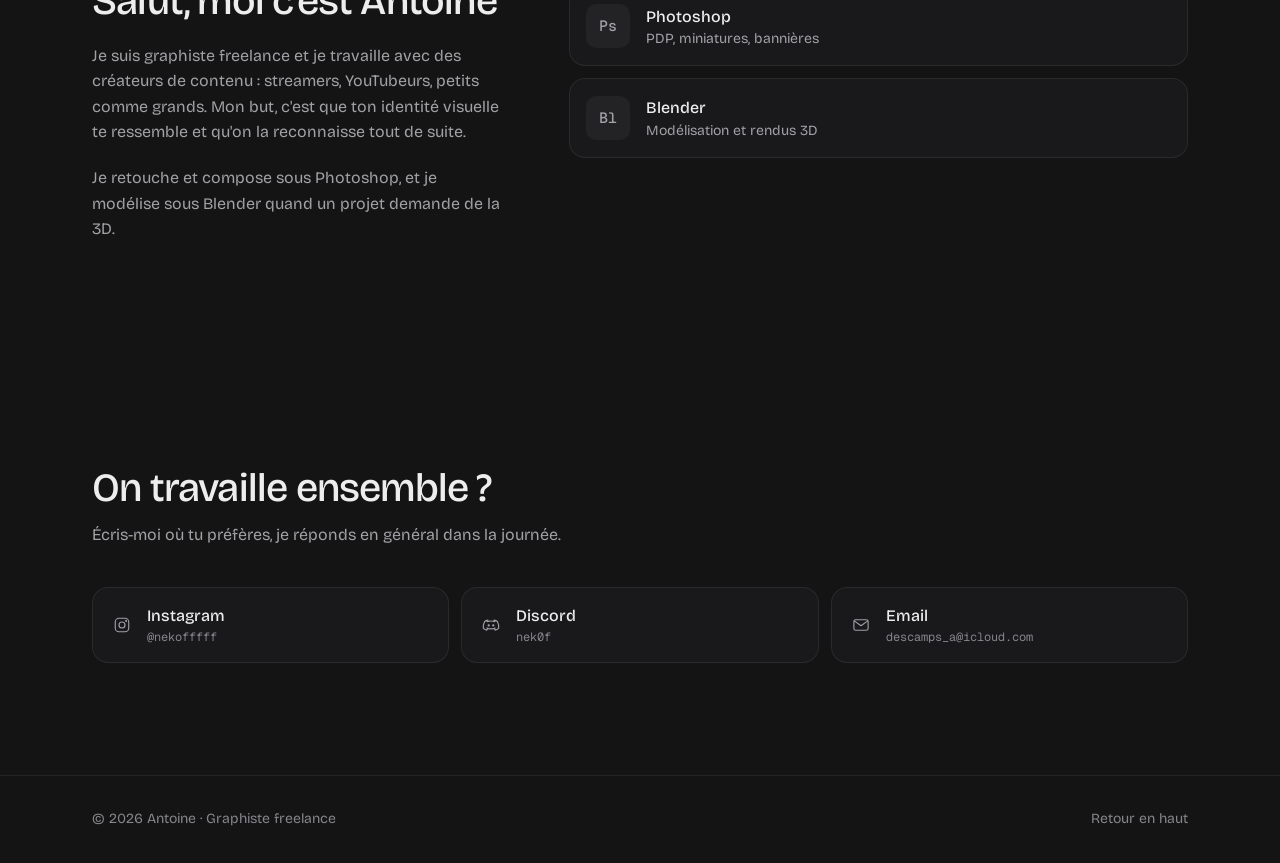
==== commit 2c6c9884: "Aperçu de chaîne YouTube et images modifiables dans le panel - L'aperçu du hero affiche @NekoWasHere" ====
--- a/index.html
+++ b/index.html
@@ -1,5 +1,5 @@
 <!doctype html>
-<html lang="fr" class="no-js">
+<html lang="fr" class="no-js is-loading">
 <head>
   <meta charset="utf-8">
   <meta name="viewport" content="width=device-width, initial-scale=1">
@@ -45,9 +45,9 @@
     <section class="hero" id="accueil">
       <div class="container hero__inner">
         <div class="hero__text">
-          <p class="hero__name enter">Antoine · graphiste freelance</p>
-          <h1 class="hero__title enter">Je donne une tête à ta chaîne</h1>
-          <p class="hero__lead enter">
+          <p class="hero__name enter" data-texte="nom">Antoine · graphiste freelance</p>
+          <h1 class="hero__title enter" data-texte="accroche">Je donne une tête à ta chaîne</h1>
+          <p class="hero__lead enter" data-texte="sousTitre">
             PDP, miniatures, bannières et visuels 3D pour les créateurs de contenu,
             faits sur Photoshop et Blender.
           </p>
@@ -57,17 +57,17 @@
           </div>
         </div>
 
-        <!-- Aperçu d'une page de chaîne : rempli automatiquement avec
-             la 1re bannière, la 1re PDP et les 3 premières miniatures de projets.json -->
-        <div class="channel enter" role="img" aria-label="Exemple de page de chaîne habillée avec mes créations">
-          <div class="channel__banner slot" data-slot="bannieres" data-n="0"></div>
+        <!-- Aperçu de ta chaîne : nom, pseudo, PDP et bannière depuis site.json (panel admin),
+             sinon la 1re bannière et la 1re PDP de projets.json ; miniatures = les 3 premières -->
+        <div class="channel enter">
+          <div class="channel__banner slot" data-slot="bannieres" data-n="0" data-override="chaine.banniere"></div>
           <div class="channel__head">
-            <div class="channel__avatar slot" data-slot="pdp" data-n="0"></div>
+            <div class="channel__avatar slot" data-slot="pdp" data-n="0" data-override="chaine.avatar"></div>
             <div class="channel__id">
-              <p class="channel__name">Ta chaîne</p>
-              <p class="channel__meta mono">@ta_chaine<span class="channel__subs"> · 12,4 k abonnés</span></p>
-            </div>
-            <span class="channel__sub">S'abonner</span>
+              <p class="channel__name" data-chaine="nom">Ta chaîne</p>
+              <p class="channel__meta mono"><span data-chaine="handle">@ta_chaine</span><span class="channel__subs" data-chaine="abonnes"> · 12,4 k abonnés</span></p>
+            </div>
+            <a class="channel__sub" data-chaine="lien" href="#contact">S'abonner</a>
           </div>
           <div class="channel__videos">
             <div class="video">
@@ -174,7 +174,7 @@
           </div>
 
           <figure class="offer__pdp" aria-hidden="true">
-            <div class="offer__avatar slot" data-slot="pdp" data-n="1"></div>
+            <div class="offer__avatar slot" data-slot="pdp" data-n="1" data-override="offre.image"></div>
             <figcaption class="mono">800 × 800 · offerte</figcaption>
           </figure>
         </div>
@@ -186,12 +186,12 @@
       <div class="container split">
         <div class="about__text reveal">
           <h2 class="section__title">Salut, moi c'est Antoine</h2>
-          <p>
+          <p data-texte="aPropos1">
             Je suis graphiste freelance et je travaille avec des créateurs de contenu :
             streamers, YouTubeurs, petits comme grands. Mon but, c'est que ton identité
             visuelle te ressemble et qu'on la reconnaisse tout de suite.
           </p>
-          <p>
+          <p data-texte="aPropos2">
             Je retouche et compose sous Photoshop, et je modélise sous Blender
             quand un projet demande de la 3D.
           </p>
@@ -224,29 +224,29 @@
           <p class="section__lead">Écris-moi où tu préfères, je réponds en général dans la journée.</p>
         </header>
 
-        <!-- ⚠️ Remplace les liens ci-dessous par les tiens -->
+        <!-- Les liens et pseudos sont remplis depuis site.json (modifiable dans /admin/) -->
         <div class="contact reveal">
-          <a class="contact__card" href="https://instagram.com/TON_PSEUDO" target="_blank" rel="noopener">
+          <a class="contact__card" data-contact="instagram" href="https://instagram.com/TON_PSEUDO" target="_blank" rel="noopener">
             <svg class="icon" viewBox="0 0 24 24" aria-hidden="true"><rect x="3" y="3" width="18" height="18" rx="5"/><circle cx="12" cy="12" r="4"/><circle cx="17.5" cy="6.5" r=".6"/></svg>
             <span>
               <span class="contact__name">Instagram</span>
-              <span class="contact__handle mono">@ton_pseudo</span>
+              <span class="contact__handle mono" data-handle>@ton_pseudo</span>
             </span>
           </a>
 
-          <a class="contact__card" href="https://discord.com/users/TON_ID_DISCORD" target="_blank" rel="noopener">
+          <a class="contact__card" data-contact="discord" href="https://discord.com/users/TON_ID_DISCORD" target="_blank" rel="noopener">
             <svg class="icon" viewBox="0 0 24 24" aria-hidden="true"><path d="M8 5.5c-1.8.3-3.3.9-4.5 1.8C2 10 1.5 13 1.8 16.5c1.5 1.2 3 1.9 4.7 2.3l1-1.8M16 5.5c1.8.3 3.3.9 4.5 1.8 1.5 2.7 2 5.7 1.7 9.2-1.5 1.2-3 1.9-4.7 2.3l-1-1.8M6.5 16c3.5 1.5 7.5 1.5 11 0M7 7.5c3.3-1 6.7-1 10 0"/><circle cx="9" cy="12.5" r=".8"/><circle cx="15" cy="12.5" r=".8"/></svg>
             <span>
               <span class="contact__name">Discord</span>
-              <span class="contact__handle mono">ton_pseudo</span>
+              <span class="contact__handle mono" data-handle>ton_pseudo</span>
             </span>
           </a>
 
-          <a class="contact__card" href="mailto:ton.email@exemple.com">
+          <a class="contact__card" data-contact="email" href="mailto:ton.email@exemple.com">
             <svg class="icon" viewBox="0 0 24 24" aria-hidden="true"><rect x="2.5" y="5" width="19" height="14" rx="2.5"/><path d="m3 6.5 9 6.5 9-6.5"/></svg>
             <span>
               <span class="contact__name">Email</span>
-              <span class="contact__handle mono">ton.email@exemple.com</span>
+              <span class="contact__handle mono" data-handle>ton.email@exemple.com</span>
             </span>
           </a>
         </div>
--- a/css/style.css
+++ b/css/style.css
@@ -604,6 +604,9 @@
    Hero : une seule entrée au chargement, en léger décalé.
    Sections : un fondu court quand elles arrivent à l'écran. */
 .enter { animation: rise var(--enter) var(--ease) both; }
+/* Le hero attend site.json (≤ 1,5 s) pour ne pas changer de texte sous tes yeux */
+.is-loading:not(.no-js) .enter { animation: none; opacity: 0; }
+.contact__card[hidden] { display: none; }
 .hero__text .enter:nth-child(2) { animation-delay: 50ms; }
 .hero__text .enter:nth-child(3) { animation-delay: 100ms; }
 .hero__text .enter:nth-child(4) { animation-delay: 150ms; }
@@ -630,3 +633,7 @@
   }
   .reveal { opacity: 1; transform: none; }
 }
+
+/* Bouton « S'abonner » de l'aperçu : lien vers ta chaîne */
+a.channel__sub { transition: background-color var(--fast) var(--ease); }
+a.channel__sub:hover { background: #ffffff; }
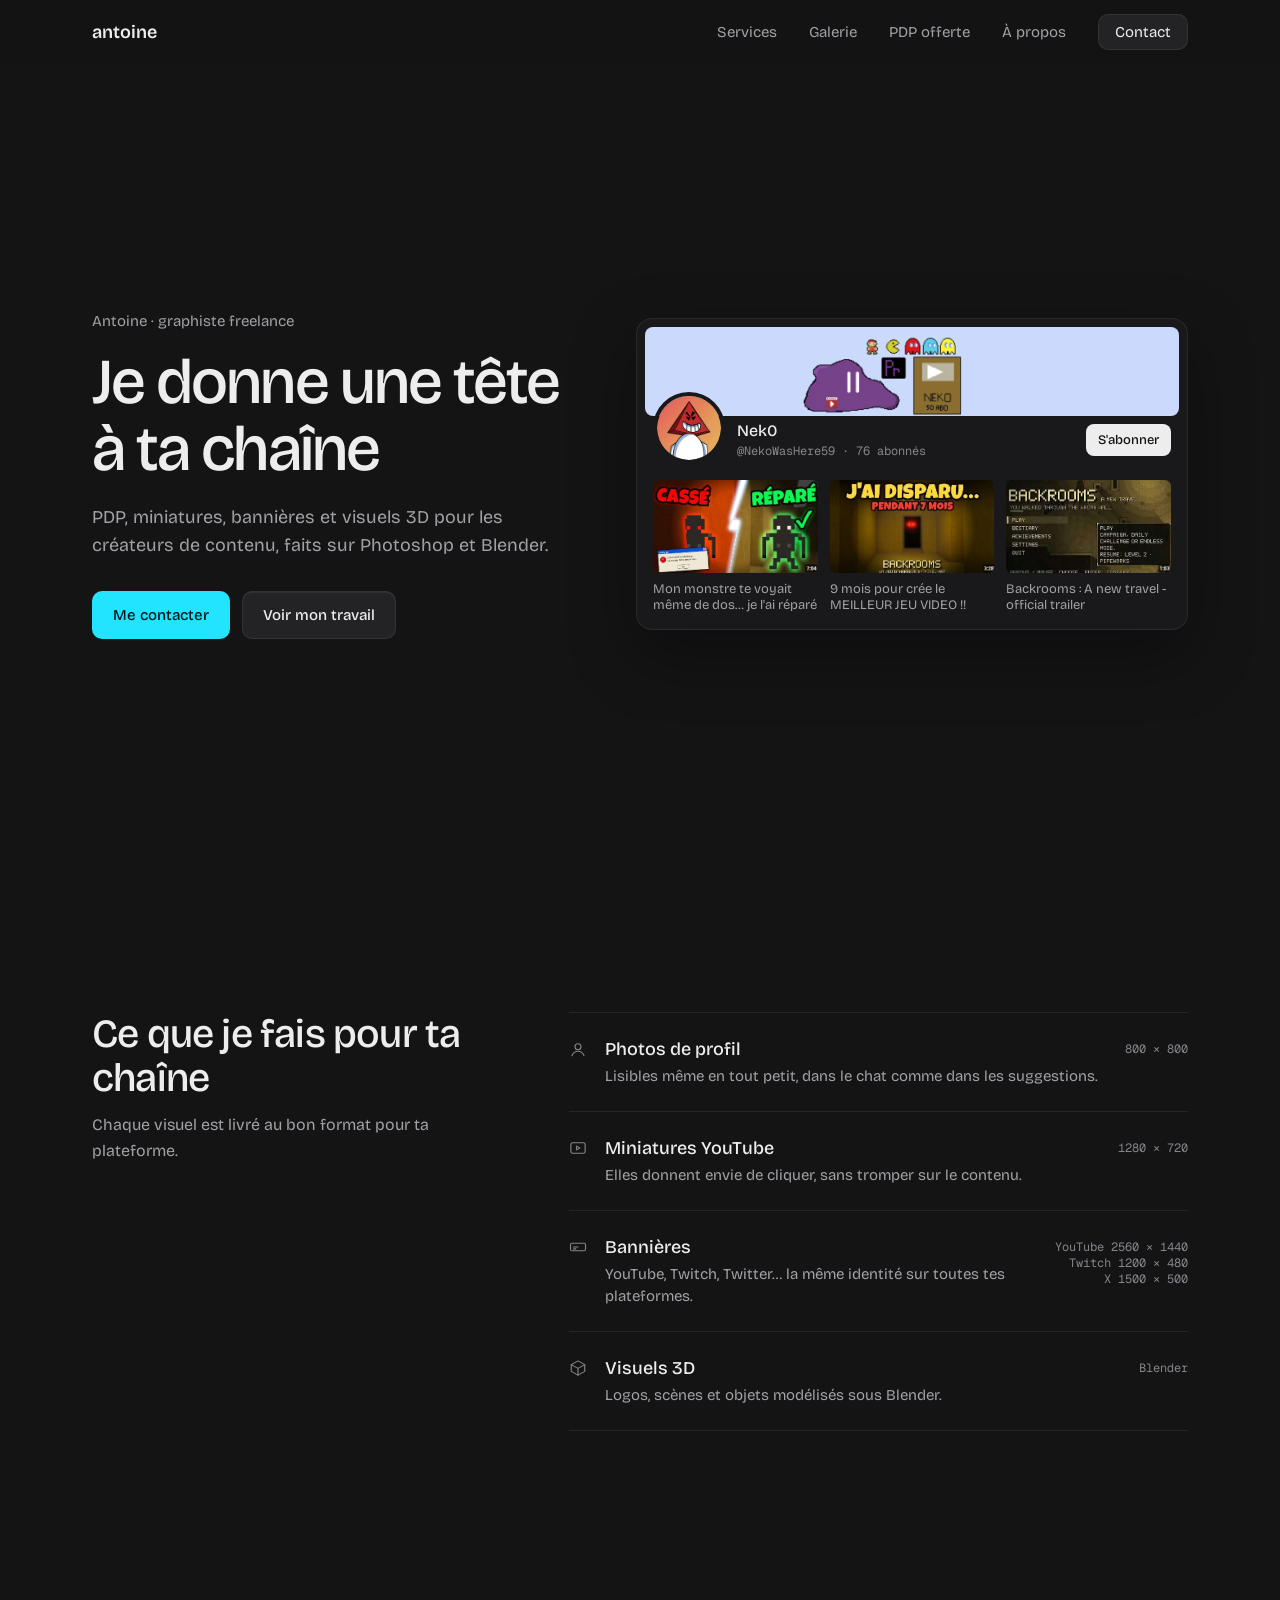
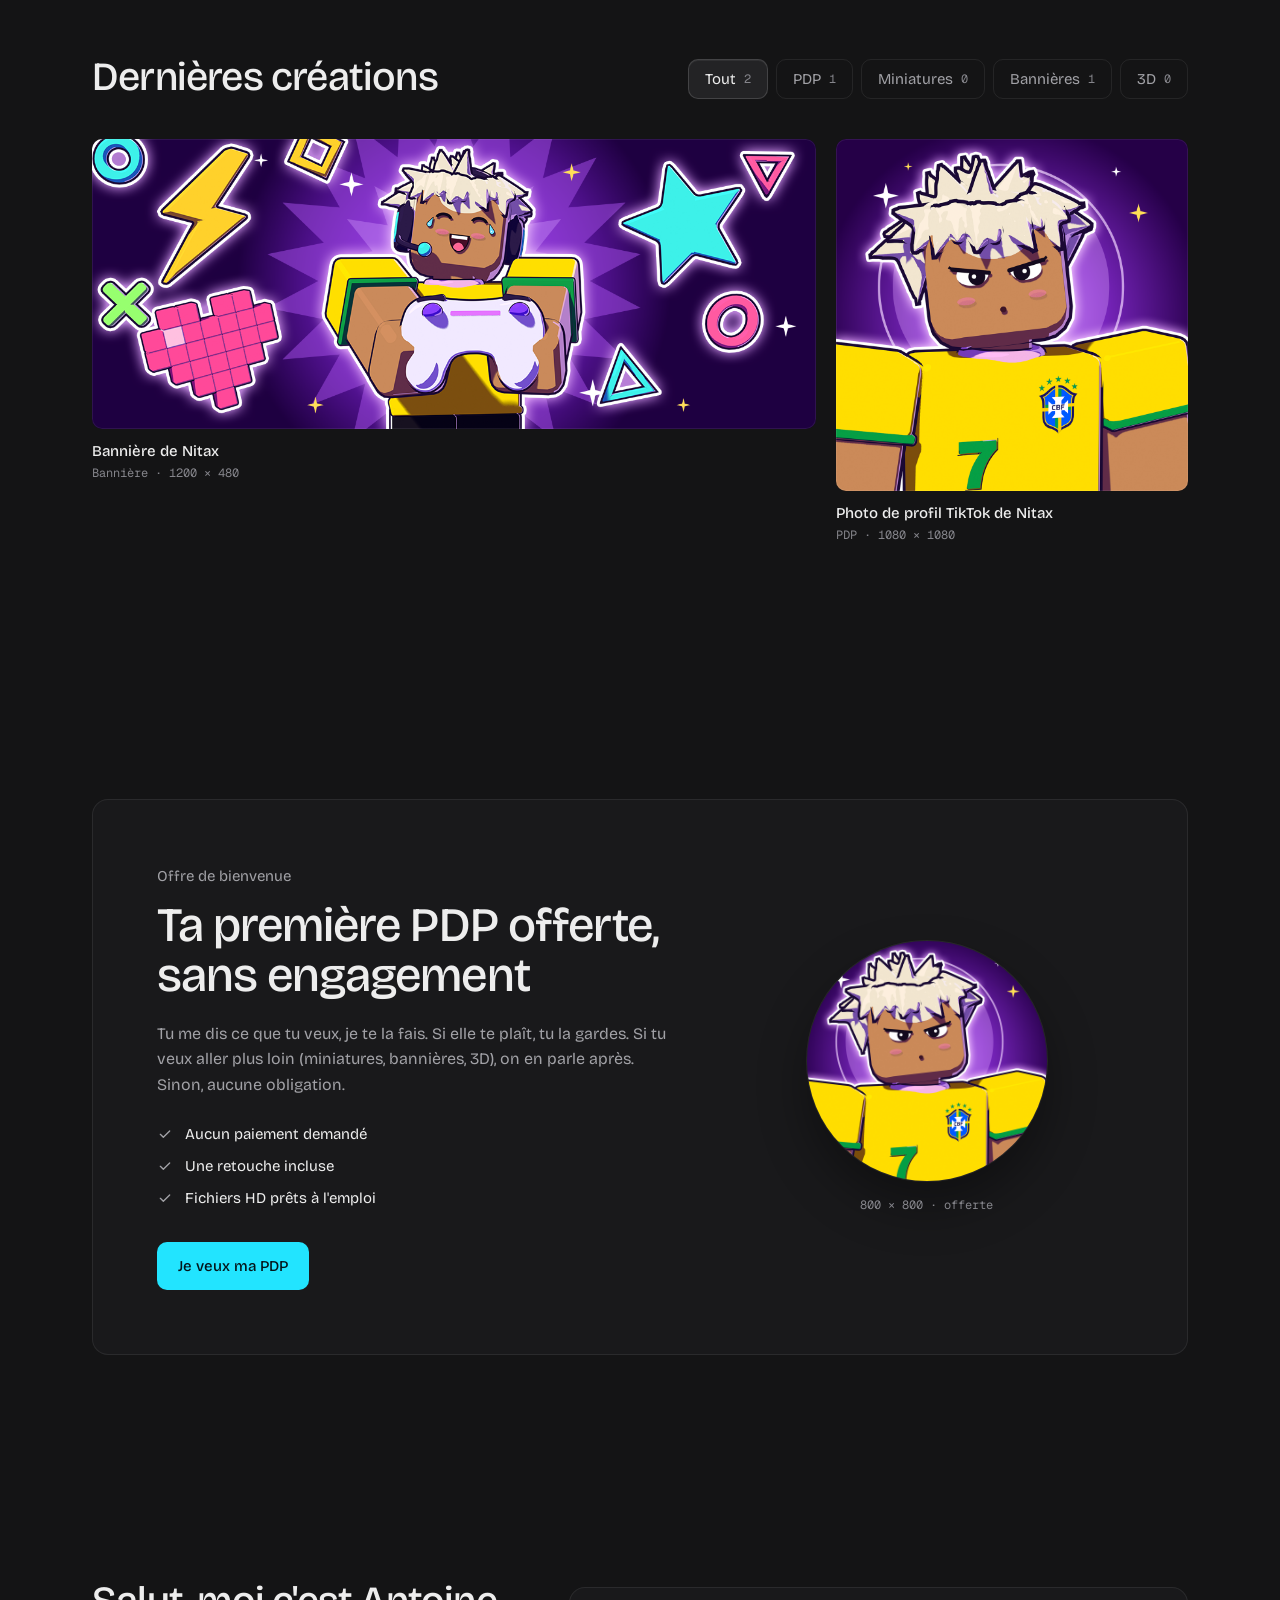
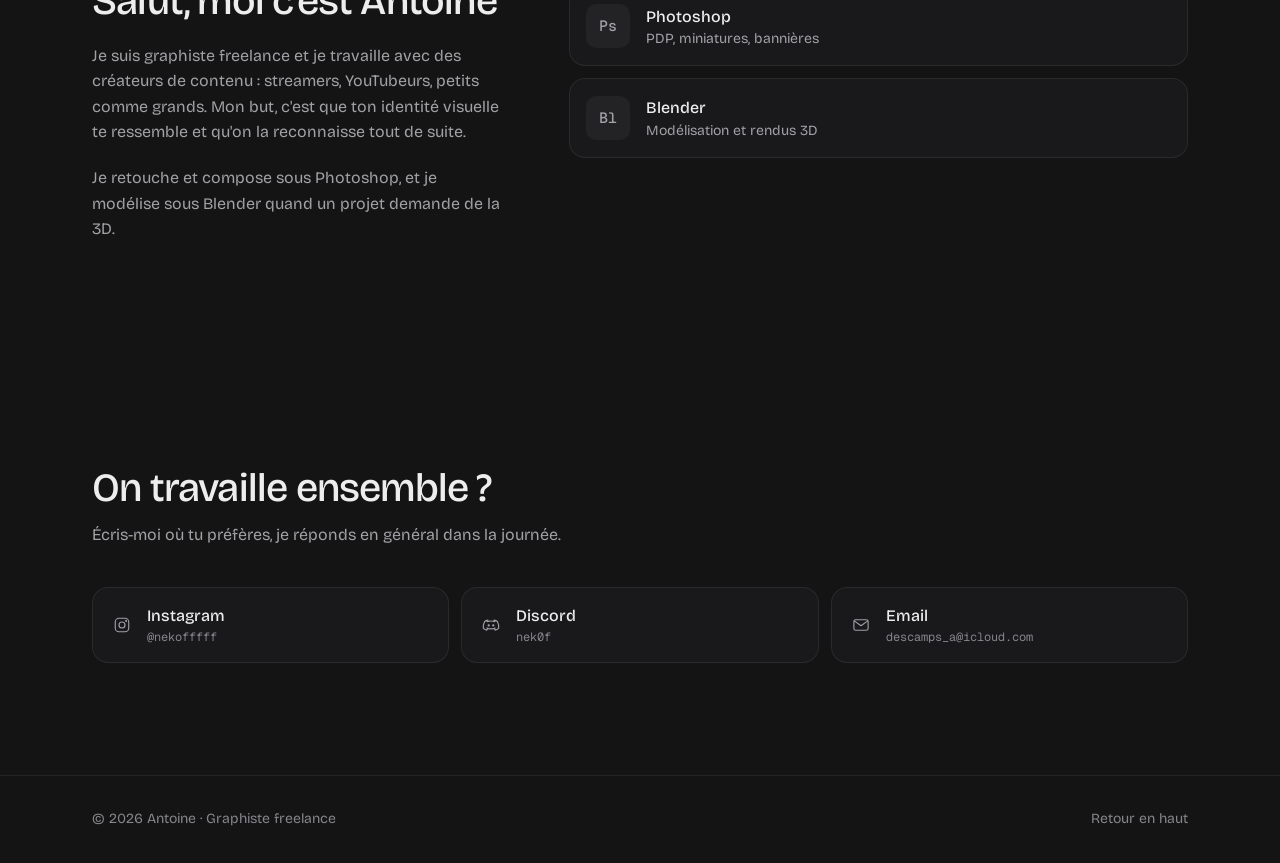
==== commit 0df1e054: "Aperçu de chaîne aux couleurs de Nek0 et vidéos modifiables - Nom, abonnés, photo de profil, bannièr" ====
--- a/index.html
+++ b/index.html
@@ -71,16 +71,16 @@
           </div>
           <div class="channel__videos">
             <div class="video">
-              <div class="video__thumb slot" data-slot="miniatures" data-n="0"><span class="video__time mono">12:48</span></div>
-              <p class="video__title" data-title="miniatures" data-n="0"></p>
+              <div class="video__thumb slot" data-slot="miniatures" data-n="0" data-override="chaine.videos.0.image"><span class="video__time mono" data-duree="0">12:48</span></div>
+              <p class="video__title" data-title="miniatures" data-n="0" data-override="chaine.videos.0.titre"></p>
             </div>
             <div class="video">
-              <div class="video__thumb slot" data-slot="miniatures" data-n="1"><span class="video__time mono">8:05</span></div>
-              <p class="video__title" data-title="miniatures" data-n="1"></p>
+              <div class="video__thumb slot" data-slot="miniatures" data-n="1" data-override="chaine.videos.1.image"><span class="video__time mono" data-duree="1">8:05</span></div>
+              <p class="video__title" data-title="miniatures" data-n="1" data-override="chaine.videos.1.titre"></p>
             </div>
             <div class="video video--extra">
-              <div class="video__thumb slot" data-slot="miniatures" data-n="2"><span class="video__time mono">21:32</span></div>
-              <p class="video__title" data-title="miniatures" data-n="2"></p>
+              <div class="video__thumb slot" data-slot="miniatures" data-n="2" data-override="chaine.videos.2.image"><span class="video__time mono" data-duree="2">21:32</span></div>
+              <p class="video__title" data-title="miniatures" data-n="2" data-override="chaine.videos.2.titre"></p>
             </div>
           </div>
         </div>
--- a/css/style.css
+++ b/css/style.css
@@ -243,7 +243,7 @@
 .slot img { width: 100%; height: 100%; object-fit: cover; }
 
 .channel__banner {
-  aspect-ratio: 3 / 1;
+  aspect-ratio: 6 / 1;                      /* bande visible d'une bannière YouTube */
   border-radius: 8px;                       /* 16 - 8 de padding */
 }
 .channel__head {
